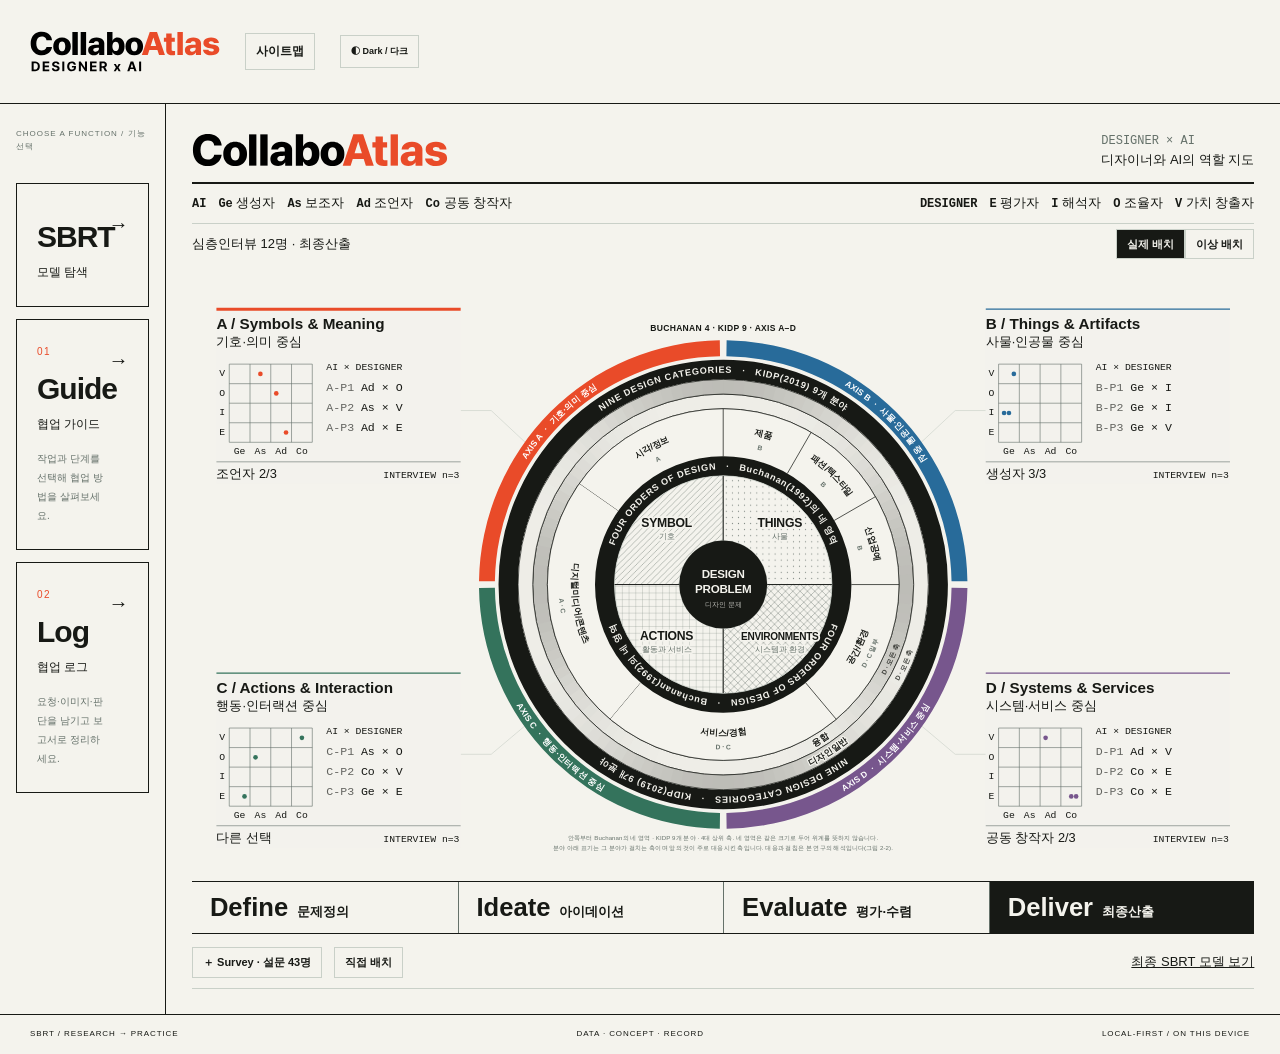
==== CollaboAtlas-Exhibition.html @ b8783360 "Codex 작업 반영 (11/27 전시 웹앱) Codex에서 이어 작업한 CollaboAtlas-Claude-Handoff 묶음을 그대로 들임(참고용 references/ 제외)." ====
<!doctype html><html lang="ko"><head><script>const assetData={"assets/01_fields/A_field.svg": "[data-uri]", "assets/01_fields/B_field.svg": "[data-uri]", "assets/01_fields/C_field.svg": "[data-uri]", "assets/01_fields/D_field.svg": "[data-uri]", "assets/01_fields/monochrome/A_field_mono.svg": "[data-uri]", "assets/01_fields/monochrome/B_field_mono.svg": "[data-uri]", "assets/01_fields/monochrome/C_field_mono.svg": "[data-uri]", "assets/01_fields/monochrome/D_field_mono.svg": "[data-uri]", "assets/02_stages/01_Define.svg": "[data-uri]", "assets/02_stages/02_Ideate.svg": "[data-uri]", "assets/02_stages/03_Evaluate.svg": "[data-uri]", "assets/02_stages/04_Deliver.svg": "[data-uri]", "assets/03_actors/AI_chip.svg": "[data-uri]", "assets/03_actors/Designer.svg": "[data-uri]", "assets/04_AI_role_diagrams/Advisor.svg": "[data-uri]", "assets/04_AI_role_diagrams/Assistant.svg": "[data-uri]", "assets/04_AI_role_diagrams/Co_creator.svg": "[data-uri]", "assets/04_AI_role_diagrams/Generator.svg": "[data-uri]", "assets/05_designer_role_diagrams/Evaluator.svg": "[data-uri]", "assets/05_designer_role_diagrams/Interpreter.svg": "[data-uri]", "assets/05_designer_role_diagrams/Orchestrator.svg": "[data-uri]", "assets/05_designer_role_diagrams/Value_creator.svg": "[data-uri]", "assets/06_primitives/Annotation_line.svg": "[data-uri]", "assets/06_primitives/Direction_arrow.svg": "[data-uri]", "assets/06_primitives/Work_object.svg": "[data-uri]", "assets/07_boards/v01/SBRT_01_grammar.svg": "[data-uri]", "assets/07_boards/v01/SBRT_02_candidates.svg": "[data-uri]", "assets/07_boards/v01/SBRT_03_case.svg": "[data-uri]", "assets/07_boards/v02/SBRT_v02_atlas_structure.svg": "[data-uri]", "assets/07_boards/v02/SBRT_v02_graphic_system.svg": "[data-uri]", "assets/07_boards/v03/SBRT_v03_relationships.svg": "[data-uri]", "assets/07_boards/v03/SBRT_v03_symbol_explanations.svg": "[data-uri]", "assets/SBRT_04_Dense_System_Map.png": "[data-uri]", "assets/SBRT_04_Dense_System_Map.svg": "[data-uri]", "assets/final-model.svg": "[data-uri]", "assets/map07/Collaboration_Atlas_Figma_editable.svg": "[data-uri]", "assets/map07/Collaboration_Atlas_Figma_outlined.svg": "[data-uri]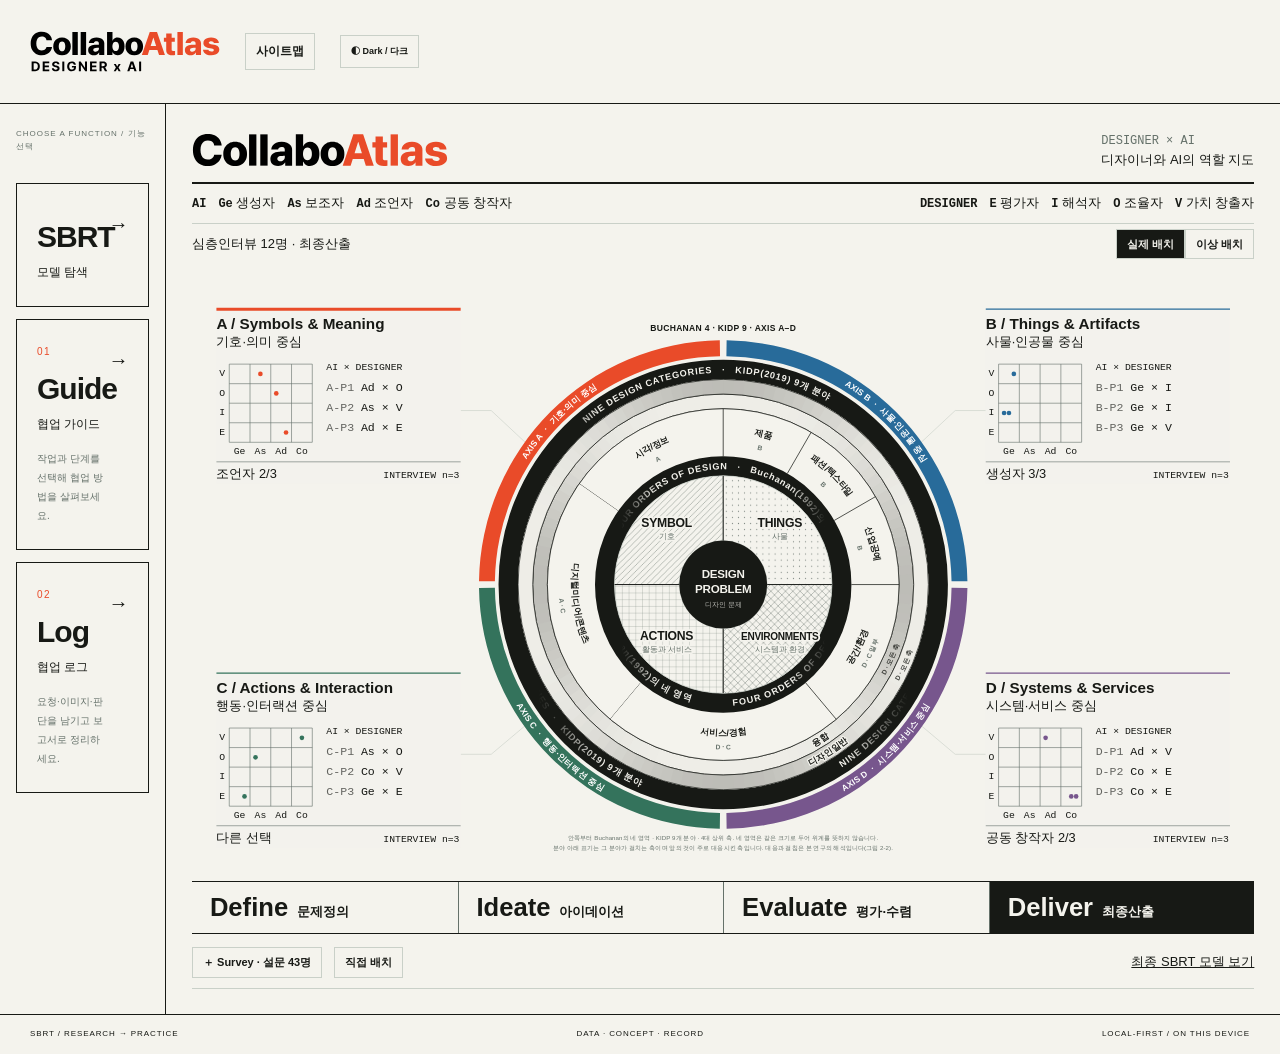
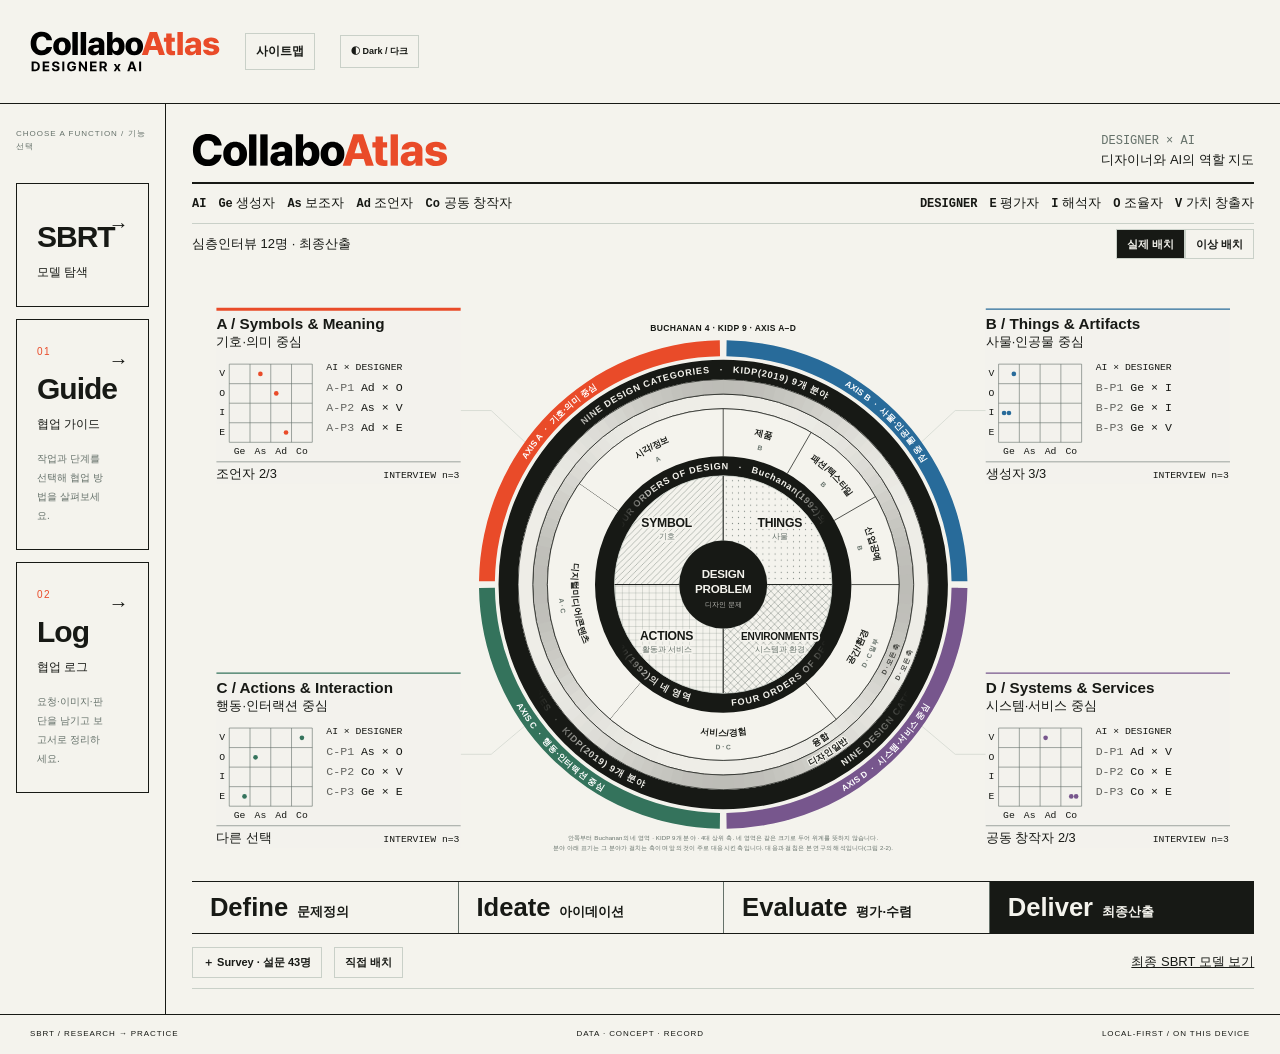
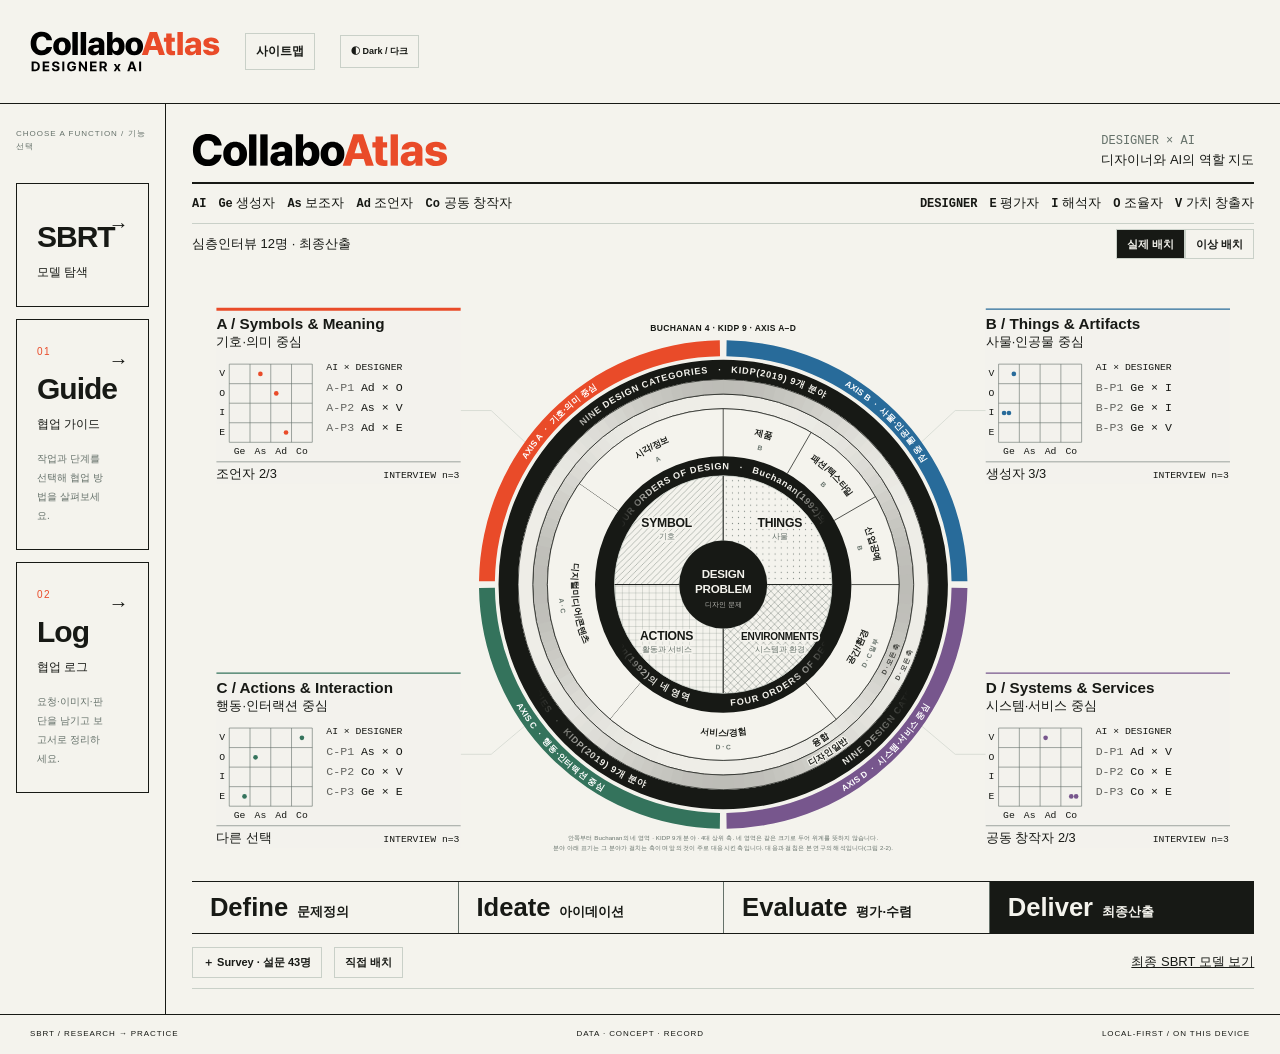
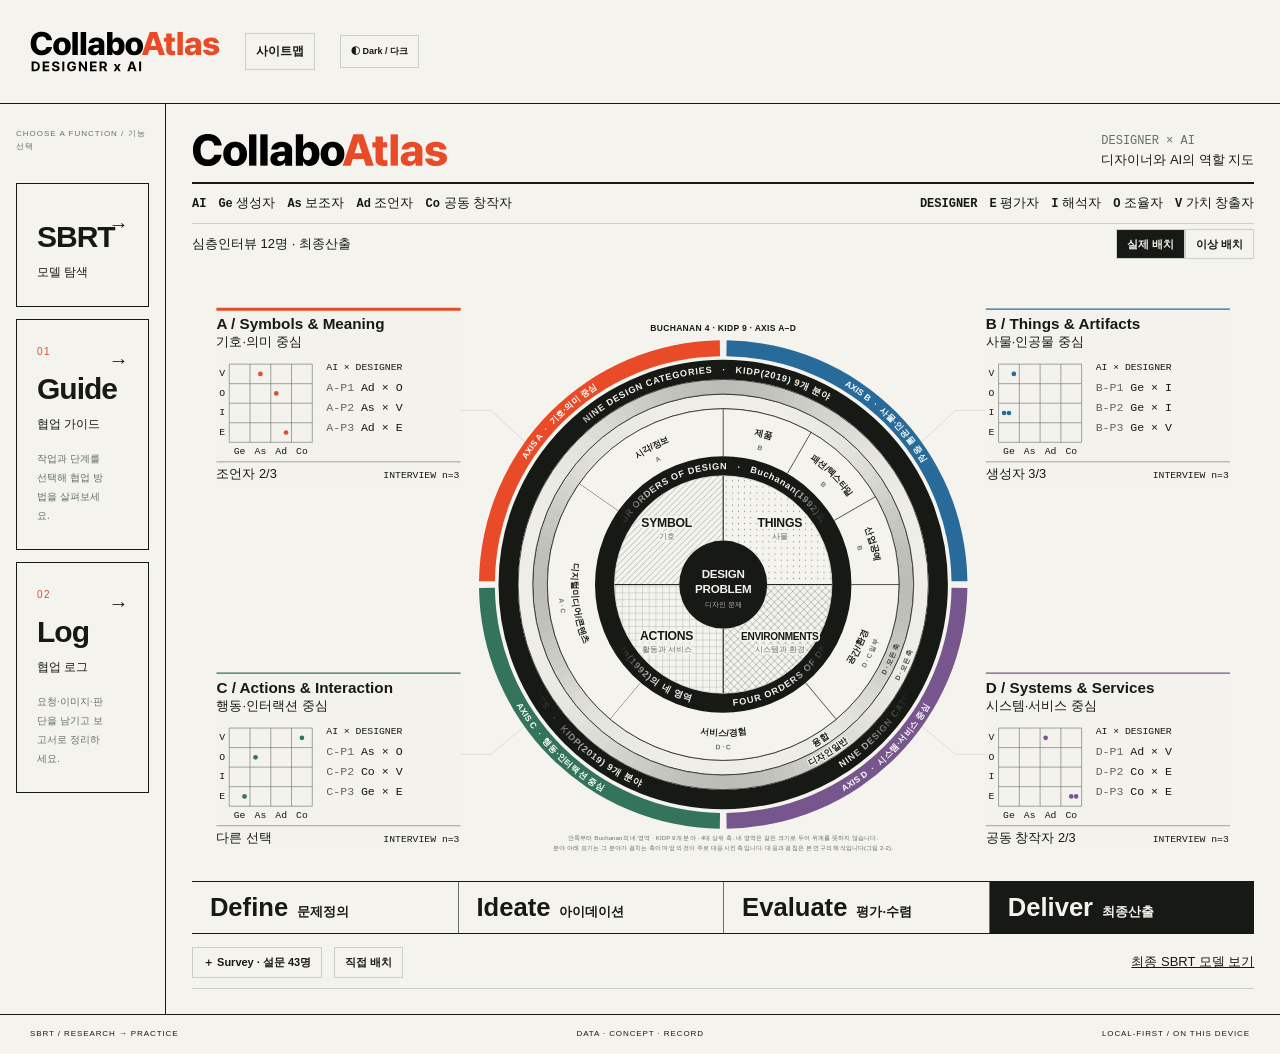
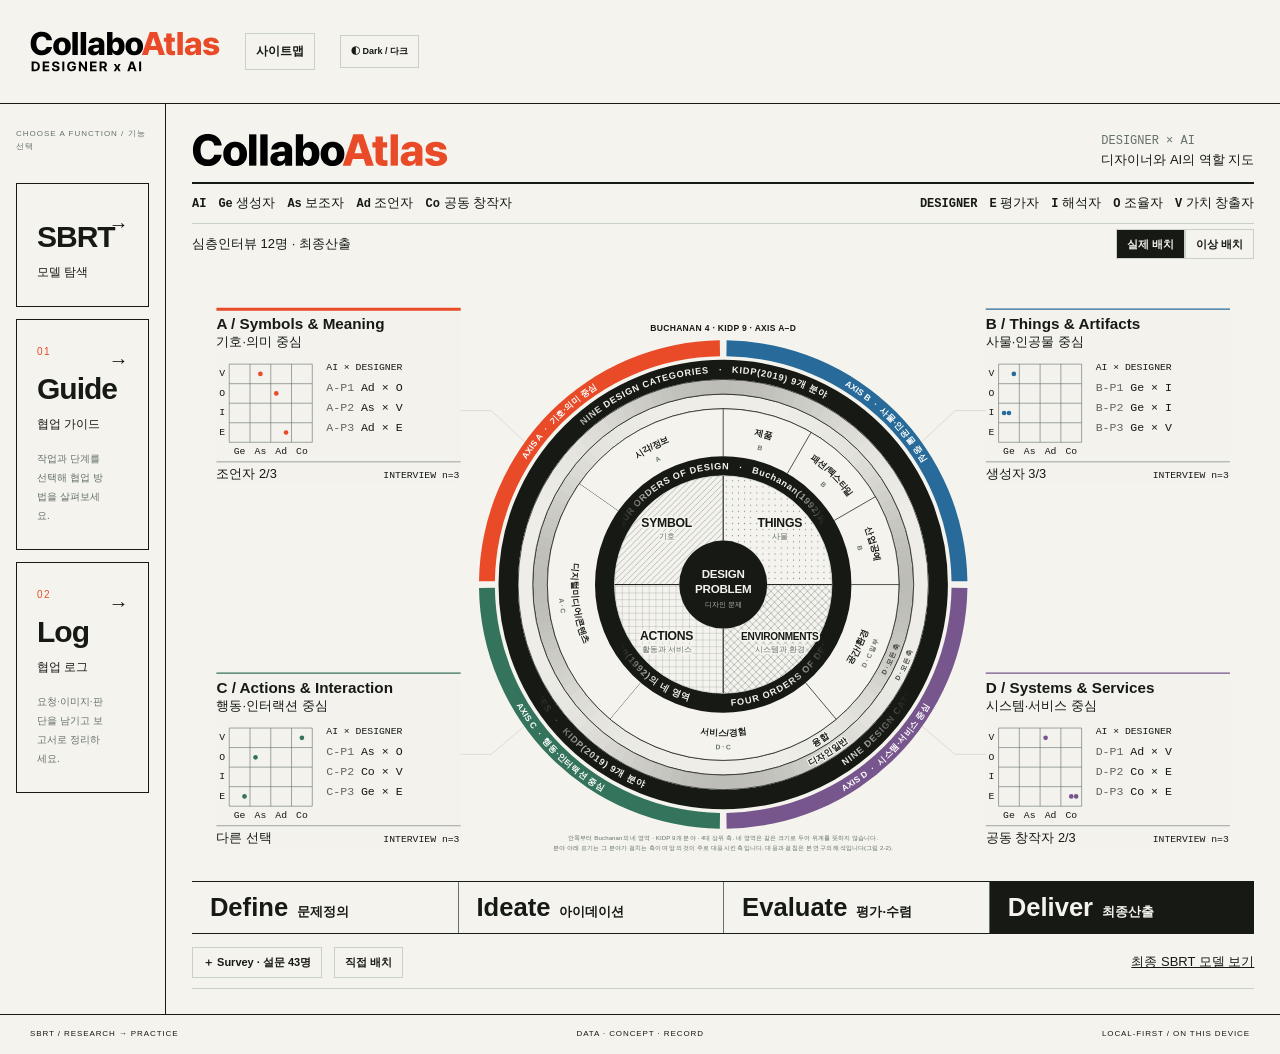
